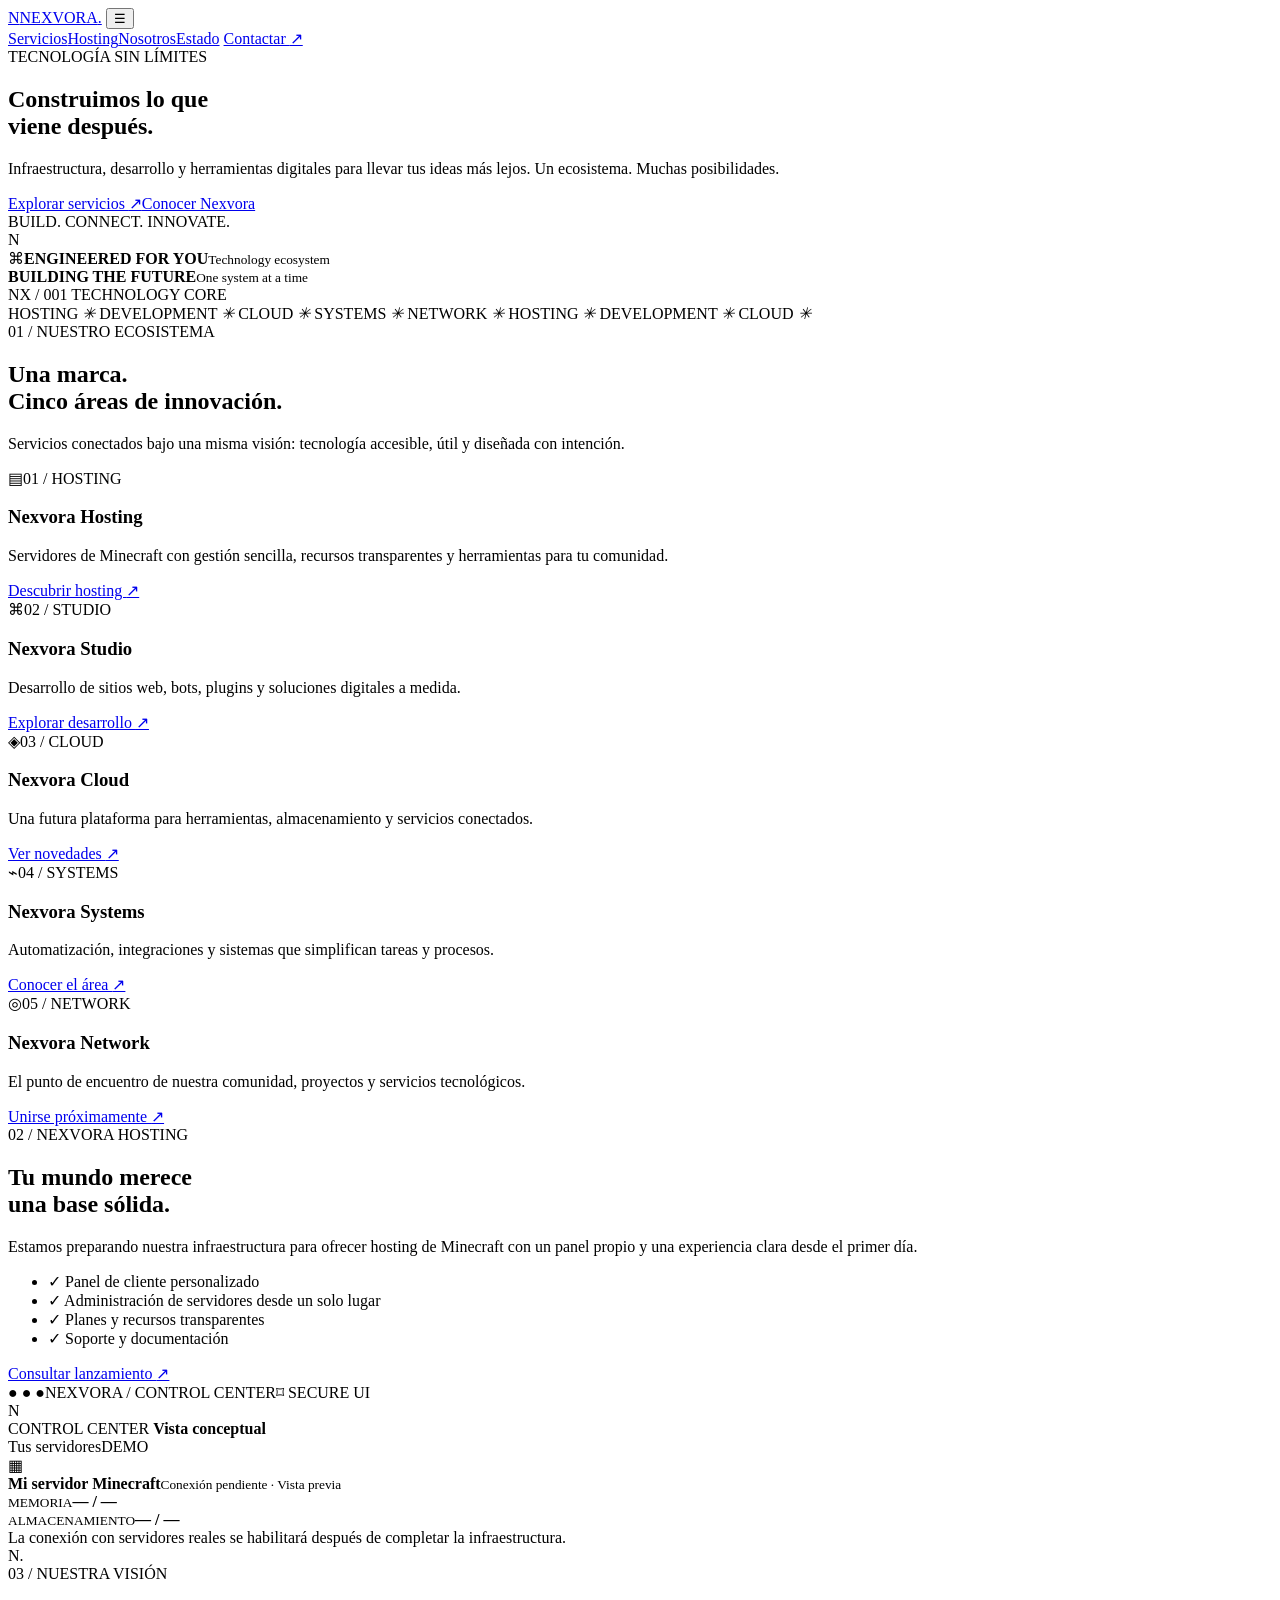
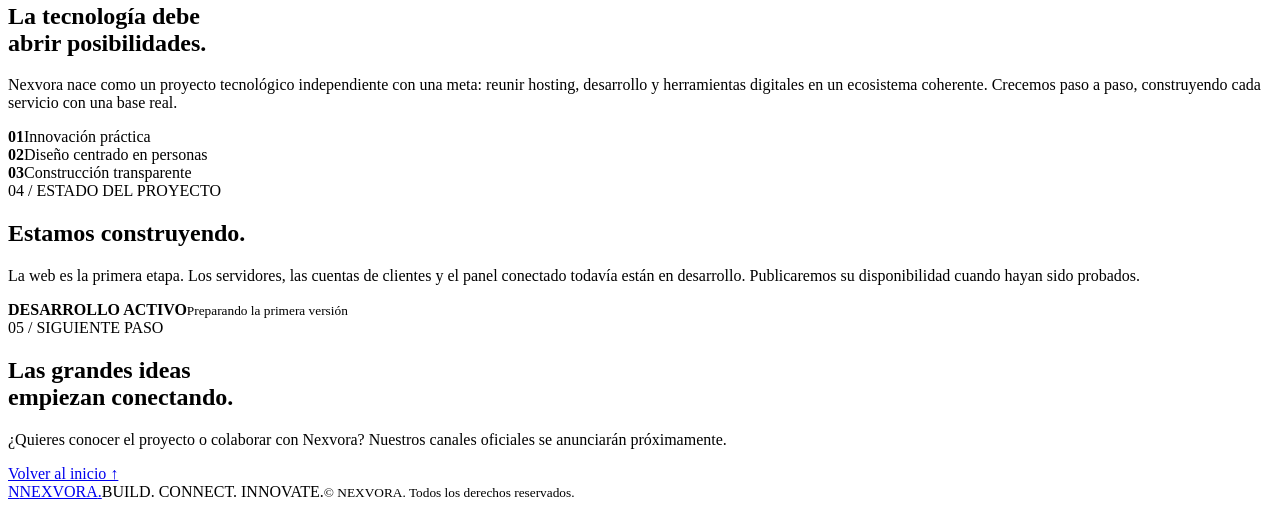
==== nexvora/index.html @ 31b9e1b3 "Add Nexvora website foundation" ====
<!doctype html>
<html lang="es">
<head>
  <meta charset="utf-8">
  <meta name="viewport" content="width=device-width, initial-scale=1">
  <meta name="theme-color" content="#070b14">
  <meta name="description" content="Nexvora — Hosting, cloud y desarrollo tecnológico. Construimos herramientas para comunidades y creadores.">
  <title>Nexvora — Technology & Innovation</title>
  <link rel="preconnect" href="https://fonts.googleapis.com">
  <link rel="preconnect" href="https://fonts.gstatic.com" crossorigin>
  <link href="https://fonts.googleapis.com/css2?family=DM+Sans:wght@400;500;600;700;800&family=Space+Grotesk:wght@500;600;700&display=swap" rel="stylesheet">
  <link rel="stylesheet" href="./styles.css">
  <script src="./app.js" defer></script>
</head>
<body>
  <div class="ambient ambient-one"></div><div class="ambient ambient-two"></div>
  <header class="site-header">
    <a class="brand" href="#inicio" aria-label="Nexvora inicio"><span class="brand-symbol">N</span><span>NEXVORA<span class="brand-dot">.</span></span></a>
    <button class="menu-toggle" id="menuToggle" aria-label="Abrir menú" aria-expanded="false">☰</button>
    <nav class="main-nav" id="mainNav">
      <a href="#servicios">Servicios</a><a href="#hosting">Hosting</a><a href="#nosotros">Nosotros</a><a href="#estado">Estado</a>
      <a class="nav-cta" href="#contacto">Contactar <span>↗</span></a>
    </nav>
  </header>

  <main id="inicio">
    <section class="hero section-wrap">
      <div class="hero-copy">
        <div class="eyebrow"><span class="pulse"></span> TECNOLOGÍA SIN LÍMITES</div>
        <h1>Construimos lo que<br>viene <span class="gradient-text">después.</span></h1>
        <p class="hero-lead">Infraestructura, desarrollo y herramientas digitales para llevar tus ideas más lejos. Un ecosistema. Muchas posibilidades.</p>
        <div class="hero-actions"><a class="button button-primary" href="#servicios">Explorar servicios <span>↗</span></a><a class="button button-secondary" href="#nosotros">Conocer Nexvora</a></div>
        <div class="hero-footnote"><span class="tiny-line"></span> BUILD. CONNECT. INNOVATE.</div>
      </div>
      <div class="hero-visual" aria-label="Gráfico abstracto de tecnología Nexvora">
        <div class="visual-grid"></div><div class="orbit orbit-a"></div><div class="orbit orbit-b"></div>
        <div class="core"><div class="core-inner">N</div></div>
        <div class="float-chip chip-top"><span class="chip-icon">⌘</span><span><b>ENGINEERED FOR YOU</b><small>Technology ecosystem</small></span></div>
        <div class="float-chip chip-bottom"><span class="signal"></span><span><b>BUILDING THE FUTURE</b><small>One system at a time</small></span></div>
        <div class="visual-caption">NX / 001 <span>TECHNOLOGY CORE</span></div>
      </div>
    </section>

    <section class="ticker" aria-label="Servicios Nexvora"><div>HOSTING <i>✳</i> DEVELOPMENT <i>✳</i> CLOUD <i>✳</i> SYSTEMS <i>✳</i> NETWORK <i>✳</i> HOSTING <i>✳</i> DEVELOPMENT <i>✳</i> CLOUD <i>✳</i></div></section>

    <section class="section-wrap section-block" id="servicios">
      <div class="section-heading"><div><div class="eyebrow">01 / NUESTRO ECOSISTEMA</div><h2>Una marca.<br><span class="muted-heading">Cinco áreas de innovación.</span></h2></div><p>Servicios conectados bajo una misma visión: tecnología accesible, útil y diseñada con intención.</p></div>
      <div class="service-grid">
        <article class="service-card service-featured" id="hosting"><div class="card-top"><span class="service-icon">▤</span><span class="card-index">01 / HOSTING</span></div><h3>Nexvora Hosting</h3><p>Servidores de Minecraft con gestión sencilla, recursos transparentes y herramientas para tu comunidad.</p><a href="#planes" class="card-link">Descubrir hosting <span>↗</span></a><div class="card-glow"></div></article>
        <article class="service-card"><div class="card-top"><span class="service-icon">⌘</span><span class="card-index">02 / STUDIO</span></div><h3>Nexvora Studio</h3><p>Desarrollo de sitios web, bots, plugins y soluciones digitales a medida.</p><a href="#contacto" class="card-link">Explorar desarrollo <span>↗</span></a></article>
        <article class="service-card"><div class="card-top"><span class="service-icon">◈</span><span class="card-index">03 / CLOUD</span></div><h3>Nexvora Cloud</h3><p>Una futura plataforma para herramientas, almacenamiento y servicios conectados.</p><a href="#estado" class="card-link">Ver novedades <span>↗</span></a></article>
        <article class="service-card"><div class="card-top"><span class="service-icon">⌁</span><span class="card-index">04 / SYSTEMS</span></div><h3>Nexvora Systems</h3><p>Automatización, integraciones y sistemas que simplifican tareas y procesos.</p><a href="#contacto" class="card-link">Conocer el área <span>↗</span></a></article>
        <article class="service-card"><div class="card-top"><span class="service-icon">◎</span><span class="card-index">05 / NETWORK</span></div><h3>Nexvora Network</h3><p>El punto de encuentro de nuestra comunidad, proyectos y servicios tecnológicos.</p><a href="#contacto" class="card-link">Unirse próximamente <span>↗</span></a></article>
      </div>
    </section>

    <section class="hosting-band" id="planes"><div class="section-wrap hosting-layout"><div><div class="eyebrow">02 / NEXVORA HOSTING</div><h2>Tu mundo merece<br>una <span class="gradient-text">base sólida.</span></h2><p>Estamos preparando nuestra infraestructura para ofrecer hosting de Minecraft con un panel propio y una experiencia clara desde el primer día.</p><ul class="check-list"><li><span>✓</span> Panel de cliente personalizado</li><li><span>✓</span> Administración de servidores desde un solo lugar</li><li><span>✓</span> Planes y recursos transparentes</li><li><span>✓</span> Soporte y documentación</li></ul><a class="button button-primary" href="#estado">Consultar lanzamiento <span>↗</span></a></div><div class="hosting-preview"><div class="preview-header"><span class="preview-dots">● ● ●</span><span>NEXVORA / CONTROL CENTER</span><span class="preview-lock">⌑ SECURE UI</span></div><div class="preview-body"><aside><div class="mini-logo">N</div><i class="active"></i><i></i><i></i><i></i></aside><div class="preview-main"><div class="preview-welcome">CONTROL CENTER <b>Vista conceptual</b></div><div class="preview-title">Tus servidores<span class="demo-label">DEMO</span></div><div class="server-preview"><div class="server-cube">▦</div><div><b>Mi servidor Minecraft</b><small>Conexión pendiente · Vista previa</small></div><span class="pending-dot"></span></div><div class="resource-row"><div><small>MEMORIA</small><b>— / —</b></div><div><small>ALMACENAMIENTO</small><b>— / —</b></div></div><div class="preview-bar"><span></span></div><div class="preview-note">La conexión con servidores reales se habilitará después de completar la infraestructura.</div></div></div></div></div></section>

    <section class="section-wrap section-block about-section" id="nosotros"><div class="about-mark">N<span>.</span></div><div class="about-copy"><div class="eyebrow">03 / NUESTRA VISIÓN</div><h2>La tecnología debe<br>abrir <span class="gradient-text">posibilidades.</span></h2><p>Nexvora nace como un proyecto tecnológico independiente con una meta: reunir hosting, desarrollo y herramientas digitales en un ecosistema coherente. Crecemos paso a paso, construyendo cada servicio con una base real.</p><div class="values"><div><b>01</b><span>Innovación práctica</span></div><div><b>02</b><span>Diseño centrado en personas</span></div><div><b>03</b><span>Construcción transparente</span></div></div></div></section>

    <section class="section-wrap status-section" id="estado"><div class="status-box"><div><div class="eyebrow">04 / ESTADO DEL PROYECTO</div><h2>Estamos construyendo.</h2><p>La web es la primera etapa. Los servidores, las cuentas de clientes y el panel conectado todavía están en desarrollo. Publicaremos su disponibilidad cuando hayan sido probados.</p></div><div class="status-indicator"><span class="pulse"></span><div><b>DESARROLLO ACTIVO</b><small>Preparando la primera versión</small></div></div></div></section>

    <section class="contact-section" id="contacto"><div class="section-wrap contact-inner"><div><div class="eyebrow">05 / SIGUIENTE PASO</div><h2>Las grandes ideas<br>empiezan <span class="gradient-text">conectando.</span></h2><p>¿Quieres conocer el proyecto o colaborar con Nexvora? Nuestros canales oficiales se anunciarán próximamente.</p></div><a class="button button-primary" href="#inicio">Volver al inicio ↑</a></div></section>
  </main>

  <footer class="site-footer"><a class="brand" href="#inicio"><span class="brand-symbol">N</span><span>NEXVORA<span class="brand-dot">.</span></span></a><span>BUILD. CONNECT. INNOVATE.</span><small>© <span id="year"></span> NEXVORA. Todos los derechos reservados.</small></footer>
</body>
</html>
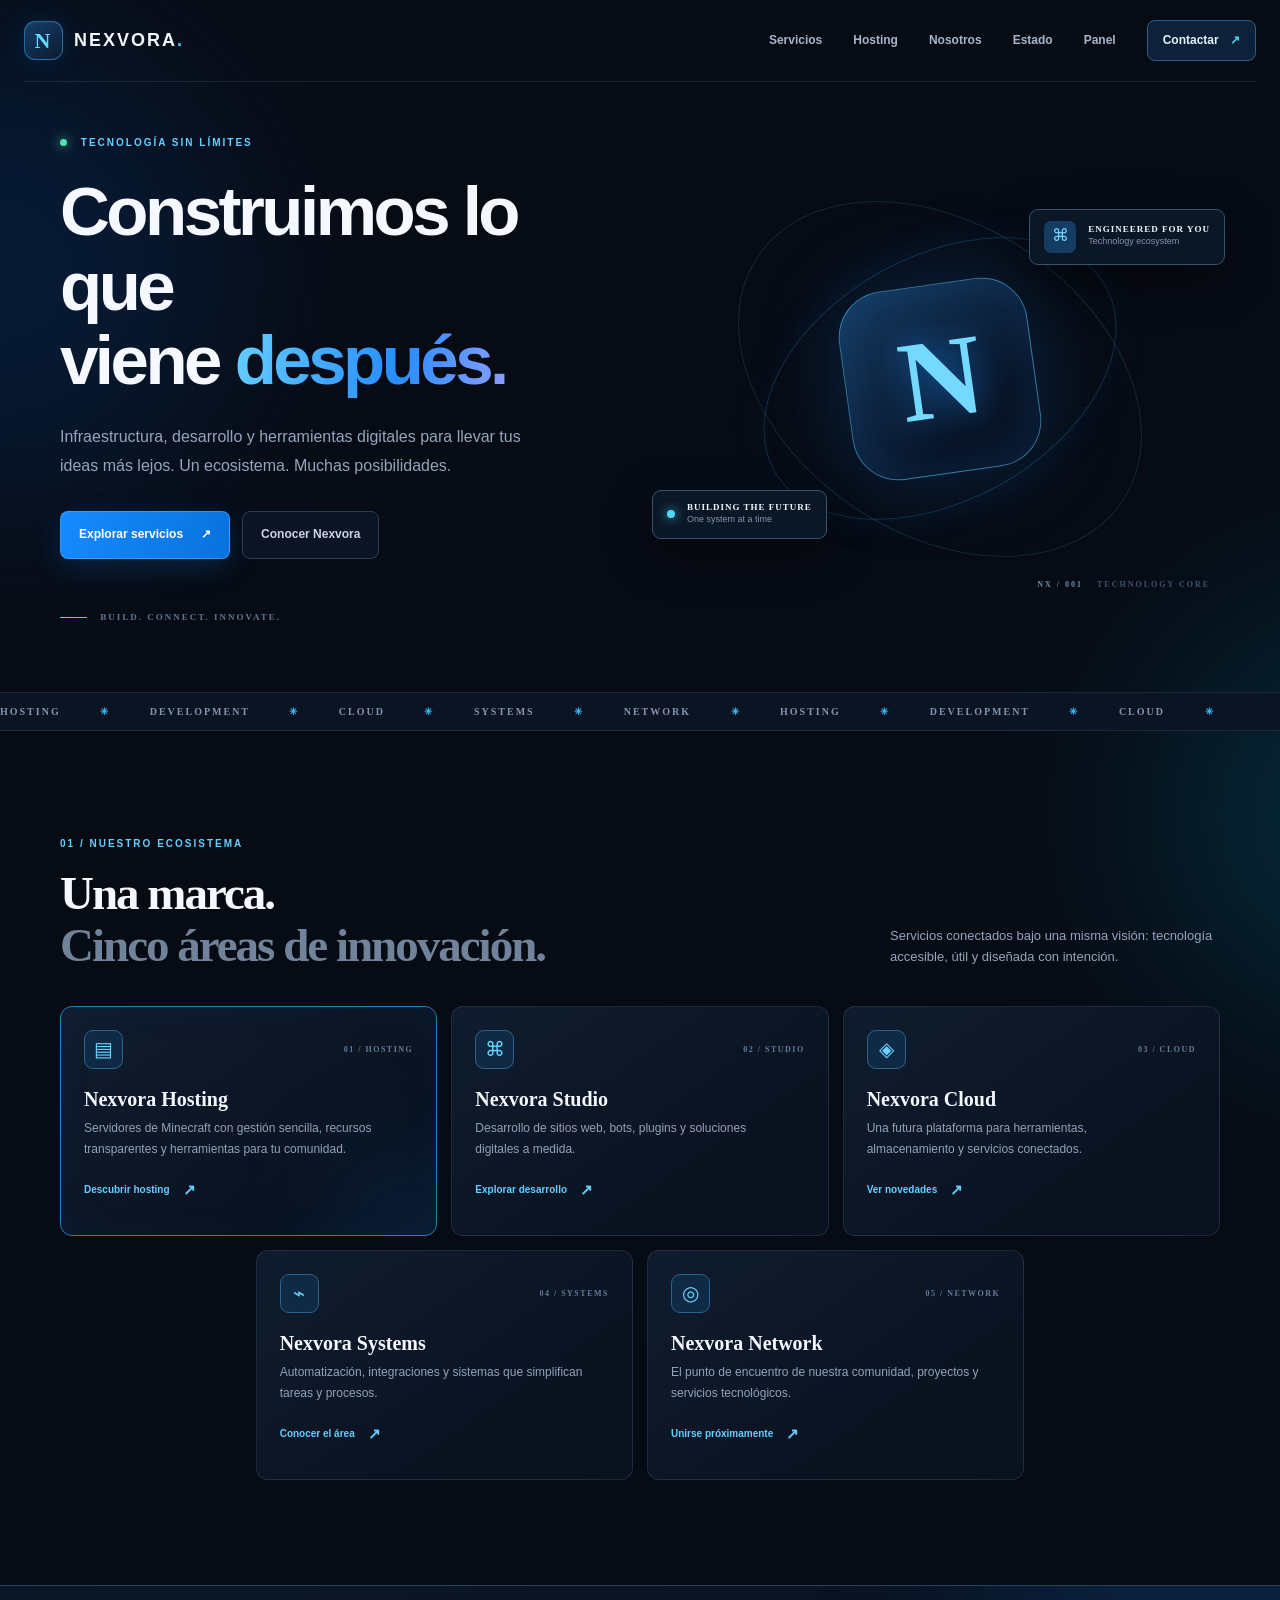
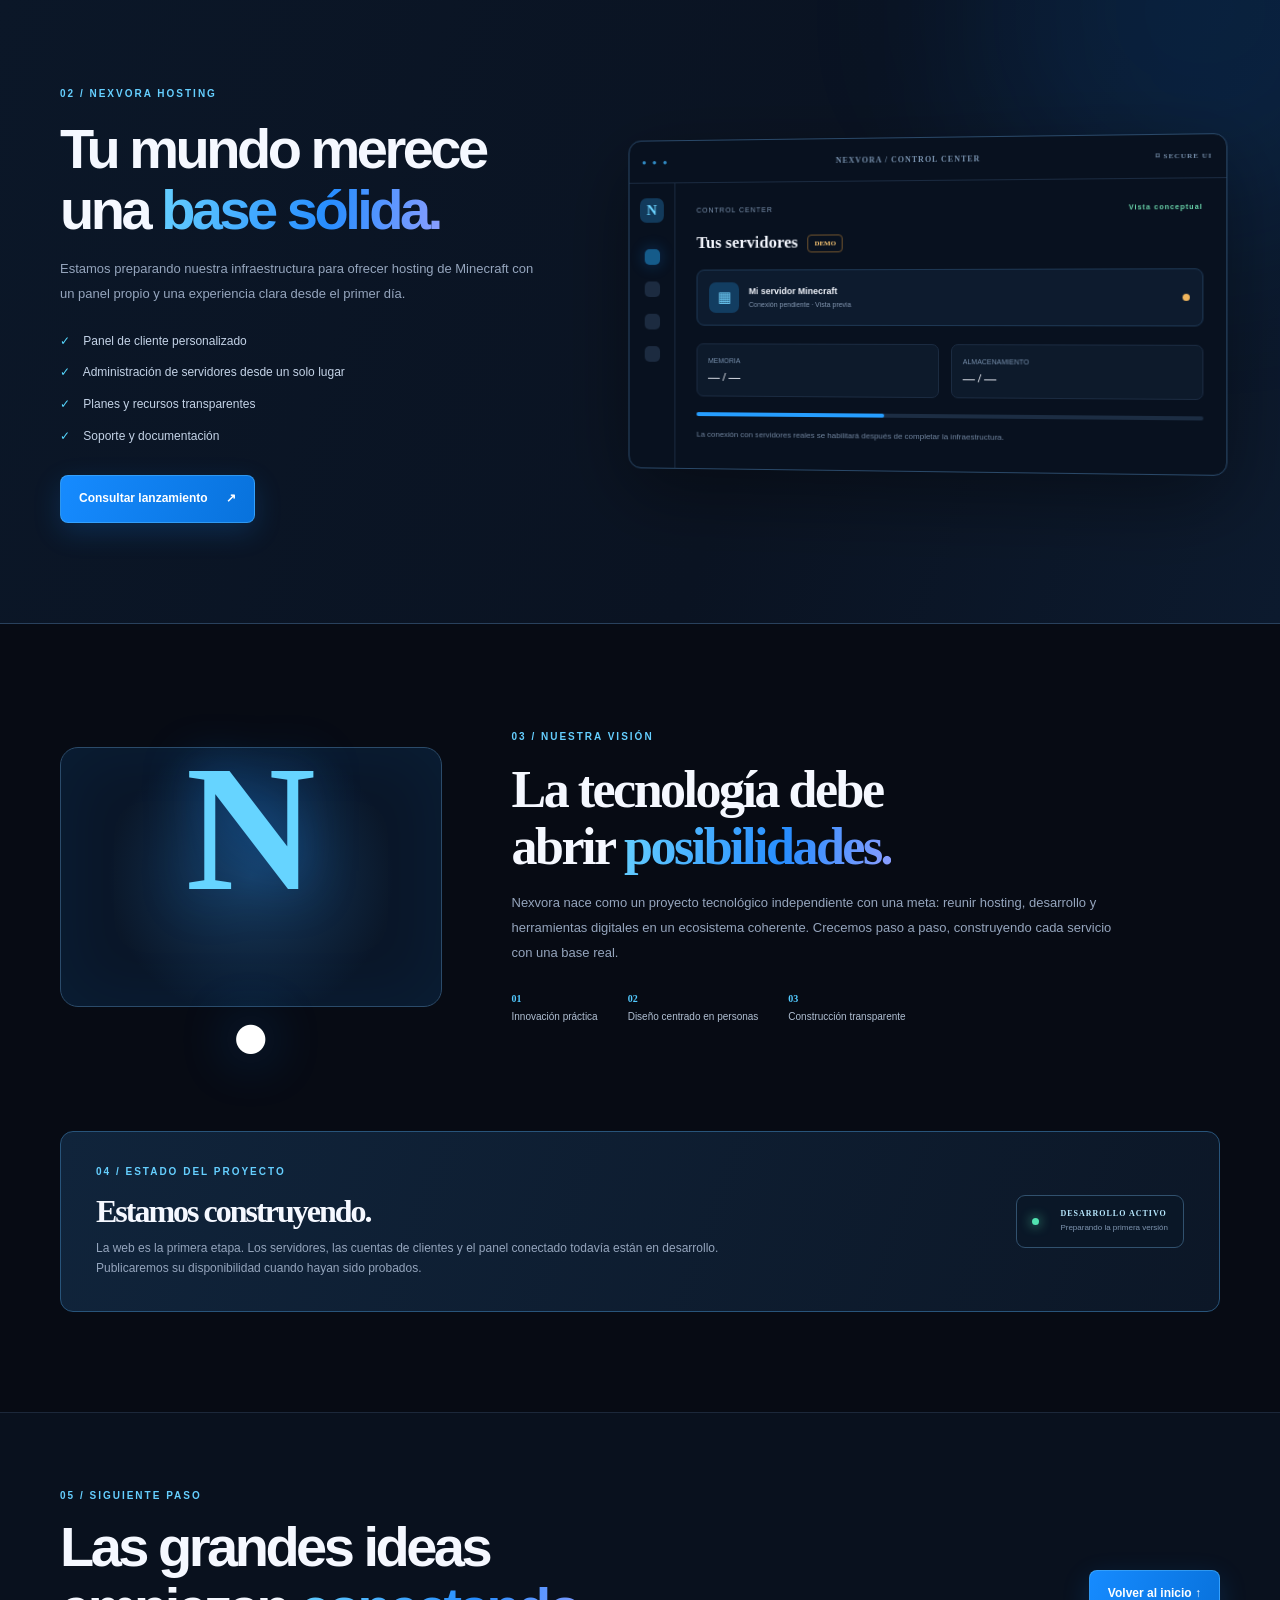
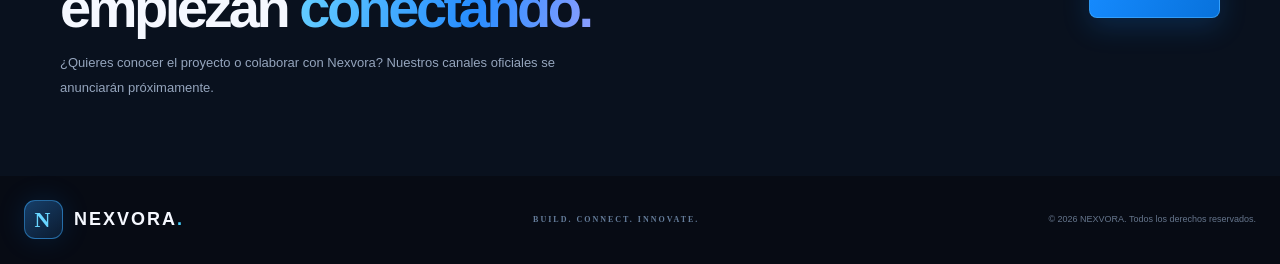
==== commit 726bbfd3: "Add Nexvora Panel link to public website" ====
--- a/nexvora/index.html
+++ b/nexvora/index.html
@@ -18,7 +18,7 @@
     <a class="brand" href="#inicio" aria-label="Nexvora inicio"><span class="brand-symbol">N</span><span>NEXVORA<span class="brand-dot">.</span></span></a>
     <button class="menu-toggle" id="menuToggle" aria-label="Abrir menú" aria-expanded="false">☰</button>
     <nav class="main-nav" id="mainNav">
-      <a href="#servicios">Servicios</a><a href="#hosting">Hosting</a><a href="#nosotros">Nosotros</a><a href="#estado">Estado</a>
+      <a href="#servicios">Servicios</a><a href="#hosting">Hosting</a><a href="#nosotros">Nosotros</a><a href="#estado">Estado</a><a href="./panel/">Panel</a>
       <a class="nav-cta" href="#contacto">Contactar <span>↗</span></a>
     </nav>
   </header>
--- a/nexvora/styles.css
+++ b/nexvora/styles.css
@@ -0,0 +1 @@
+:root{--bg:#070b14;--bg2:#0b1220;--panel:#0d1728;--line:rgba(141,177,226,.14);--text:#f5f8ff;--muted:#95a5bd;--blue:#168bff;--cyan:#4ed6ff;--green:#51e2b0}*{box-sizing:border-box}html{scroll-behavior:smooth;scroll-padding-top:90px}body{margin:0;background:var(--bg);color:var(--text);font:15px/1.65 "DM Sans",sans-serif;overflow-x:hidden}.ambient{position:absolute;pointer-events:none;filter:blur(100px);opacity:.14;border-radius:50%;z-index:-1}.ambient-one{width:460px;height:460px;background:#087bff;top:40px;left:-230px}.ambient-two{width:430px;height:430px;background:#00c8ff;top:600px;right:-300px}a{color:inherit;text-decoration:none}.section-wrap{width:min(1160px,calc(100% - 48px));margin:auto}.site-header{height:82px;width:min(1280px,calc(100% - 48px));margin:auto;display:flex;align-items:center;justify-content:space-between;border-bottom:1px solid var(--line);position:relative;z-index:5}.brand{display:flex;align-items:center;gap:11px;font:700 18px "Space Grotesk",sans-serif;letter-spacing:2px}.brand-symbol{width:39px;height:39px;display:grid;place-items:center;border:1px solid #3aabff80;border-radius:11px;background:linear-gradient(145deg,#163e68,#0b1b30);color:#68d5ff;font:700 22px "Space Grotesk";box-shadow:0 0 28px #168bff25}.brand-dot{color:#45d2ff}.main-nav{display:flex;align-items:center;gap:31px;color:#a8b6ca;font-size:12px;font-weight:600}.main-nav>a:not(.nav-cta):hover{color:#fff}.nav-cta{padding:10px 15px;border:1px solid #2c5e8b;border-radius:8px;color:#dff5ff;background:#0e2138}.nav-cta span{color:var(--cyan);margin-left:8px}.menu-toggle{display:none;background:none;border:1px solid var(--line);color:white;border-radius:8px;padding:8px 11px}.hero{min-height:610px;display:grid;grid-template-columns:1fr 1fr;align-items:center;gap:40px;padding-top:48px;padding-bottom:65px}.eyebrow{color:#65cfff;font-size:10px;font-weight:800;letter-spacing:2px}.pulse{display:inline-block;width:7px;height:7px;border-radius:50%;background:var(--green);box-shadow:0 0 12px #51e2b0;margin-right:9px}.hero h1,.hosting-layout h2,.about-copy h2,.contact-inner h2{font:700 clamp(45px,5.6vw,69px)/1.08 "Space Grotesk",sans-serif;letter-spacing:-3.5px;margin:23px 0}.gradient-text{background:linear-gradient(100deg,#65cfff,#278dff 60%,#8b9eff);background-clip:text;-webkit-background-clip:text;color:transparent}.hero-lead{max-width:500px;color:var(--muted);font-size:16px;line-height:1.85}.hero-actions{display:flex;gap:12px;flex-wrap:wrap;margin-top:30px}.button{display:inline-flex;align-items:center;justify-content:center;gap:18px;padding:13px 18px;border-radius:8px;font-size:12px;font-weight:800;transition:transform .2s,border-color .2s}.button:hover{transform:translateY(-2px)}.button-primary{background:linear-gradient(110deg,#168bff,#0872dc);border:1px solid #54b9ff80;box-shadow:0 9px 28px #168bff30;color:white}.button-secondary{border:1px solid #2a3c56;background:#0b1422;color:#c8d5e8}.hero-footnote{margin-top:53px;color:#62758f;font:700 9px "Space Grotesk";letter-spacing:2px}.tiny-line{display:inline-block;width:27px;height:1px;background:#4acaff;vertical-align:middle;margin-right:9px}.hero-visual{height:450px;position:relative;display:grid;place-items:center;isolation:isolate}.visual-grid{position:absolute;inset:8%;background-image:linear-gradient(#4daeff0b 1px,transparent 1px),linear-gradient(90deg,#4daeff0b 1px,transparent 1px);background-size:31px 31px;mask-image:radial-gradient(ellipse,#000 10%,transparent 72%)}.orbit{position:absolute;border:1px solid #36aaff38;border-radius:50%;transform:rotate(-29deg)}.orbit-a{width:380px;height:245px;box-shadow:0 0 45px #168bff0d}.orbit-b{width:440px;height:310px;transform:rotate(34deg);border-color:#54d5ff24}.core{width:190px;height:190px;border-radius:46px;display:grid;place-items:center;background:linear-gradient(145deg,#153a60,#091426 72%);border:1px solid #58caff80;box-shadow:0 0 85px #168bff35,inset 0 0 45px #168bff20;transform:rotate(-8deg);z-index:1}.core-inner{font:700 115px/.9 "Space Grotesk";letter-spacing:-14px;padding-right:12px;color:#75d9ff;text-shadow:0 0 35px #168bff90}.float-chip{position:absolute;display:flex;align-items:center;gap:12px;padding:11px 14px;background:#0c1728eF;border:1px solid #345271;border-radius:9px;box-shadow:0 15px 45px #0006;z-index:2}.chip-top{top:55px;right:-5px}.chip-bottom{bottom:65px;left:-8px}.chip-icon{display:grid;place-items:center;width:32px;height:32px;background:#153d63;color:#70d7ff;border-radius:7px;font-size:17px}.float-chip b,.float-chip small{display:block}.float-chip b{font:700 9px "Space Grotesk";letter-spacing:1px}.float-chip small{font-size:9px;color:#8296b1}.signal{width:8px;height:8px;border-radius:50%;background:#4ed6ff;box-shadow:0 0 12px #4ed6ff}.visual-caption{position:absolute;bottom:15px;right:10px;color:#7189a8;font:700 8px "Space Grotesk";letter-spacing:2px}.visual-caption span{color:#40536d;margin-left:10px}.ticker{overflow:hidden;border-top:1px solid var(--line);border-bottom:1px solid var(--line);background:#0b1422;padding:13px 0;white-space:nowrap}.ticker div{width:max-content;color:#8295af;font:700 10px "Space Grotesk";letter-spacing:2px;animation:marquee 30s linear infinite}.ticker i{font-style:normal;color:#3abfff;margin:0 35px}@keyframes marquee{to{transform:translateX(-35%)}}.section-block{padding-top:105px;padding-bottom:105px}.section-heading{display:flex;justify-content:space-between;align-items:end;gap:35px;margin-bottom:34px}.section-heading h2,.status-box h2{font:700 clamp(32px,4vw,47px)/1.12 "Space Grotesk";letter-spacing:-2px;margin:14px 0 0}.muted-heading{color:#71829b}.section-heading>p{max-width:330px;color:var(--muted);font-size:13px;margin:0 0 4px}.service-grid{display:grid;grid-template-columns:repeat(6,1fr);gap:14px}.service-card{grid-column:span 2;position:relative;overflow:hidden;min-height:230px;padding:23px;border:1px solid var(--line);border-radius:12px;background:linear-gradient(145deg,#101c2e,#0a1220 75%)}.service-card:nth-child(4){grid-column:2/span 2}.service-card:nth-child(5){grid-column:4/span 2}.service-featured{border-color:#277db8;box-shadow:inset 0 0 45px #168bff0b}.card-top{display:flex;align-items:center;justify-content:space-between}.service-icon{width:39px;height:39px;display:grid;place-items:center;border:1px solid #2a638e;border-radius:9px;background:#102a45;color:#6bd3ff;font-size:20px}.card-index{font:700 8px "Space Grotesk";letter-spacing:1.5px;color:#637b99}.service-card h3{font:600 20px "Space Grotesk";margin:19px 0 7px}.service-card p{position:relative;z-index:1;color:#91a2ba;font-size:12px;line-height:1.75;max-width:310px;margin:0}.card-link{display:inline-flex;gap:13px;align-items:center;margin-top:18px;color:#65cfff;font-size:10px;font-weight:800}.card-link span{font-size:15px}.card-glow{position:absolute;width:150px;height:150px;border-radius:50%;background:#168bff1c;filter:blur(55px);right:-45px;bottom:-65px}.hosting-band{background:linear-gradient(110deg,#0b1728,#0a1322 60%,#0c1a2e);border-top:1px solid #29415d;border-bottom:1px solid #29415d;position:relative;overflow:hidden}.hosting-band:before{content:"";position:absolute;width:450px;height:450px;right:-150px;top:-200px;background:#087fff1a;filter:blur(90px);border-radius:50%}.hosting-layout{position:relative;display:grid;grid-template-columns:.9fr 1.1fr;gap:70px;align-items:center;padding-top:100px;padding-bottom:100px}.hosting-layout h2{font-size:clamp(39px,4.7vw,56px);margin:17px 0}.hosting-layout>div:first-child>p,.about-copy>p,.contact-inner p{color:var(--muted);font-size:13px;line-height:1.9}.check-list{list-style:none;padding:0;margin:25px 0 28px;display:grid;gap:12px;color:#c4d3e7;font-size:12px}.check-list span{color:#56d8ff;margin-right:10px}.hosting-preview{border:1px solid #2a4969;border-radius:13px;background:#08111f;box-shadow:0 25px 80px #0006;overflow:hidden;transform:perspective(900px) rotateY(-4deg)}.preview-header{height:43px;display:flex;align-items:center;justify-content:space-between;padding:0 13px;border-bottom:1px solid #1b2b41;color:#7790ac;font:700 8px "Space Grotesk";letter-spacing:1px}.preview-dots{color:#318bc4;letter-spacing:2px}.preview-lock{font-size:7px}.preview-body{display:flex;min-height:290px}.preview-body aside{width:48px;border-right:1px solid #1b2b41;display:flex;align-items:center;flex-direction:column;gap:17px;padding:15px 0}.mini-logo{width:25px;height:25px;display:grid;place-items:center;border-radius:7px;background:#123a5b;color:#6bd3ff;font:700 15px "Space Grotesk";margin-bottom:10px}.preview-body aside i{width:16px;height:16px;border-radius:5px;background:#1c2b40}.preview-body aside i.active{background:#155b8a;box-shadow:0 0 15px #168bff4a}.preview-main{padding:22px;flex:1}.preview-welcome{font-size:7px;color:#7f96b2;letter-spacing:1px}.preview-welcome b{float:right;color:#6cdaae}.preview-title{font:600 17px "Space Grotesk";margin:17px 0}.demo-label{font:700 7px "DM Sans";color:#ffca75;border:1px solid #70532d;border-radius:4px;padding:4px 6px;margin-left:10px;vertical-align:middle}.server-preview{display:flex;align-items:center;gap:10px;border:1px solid #1e3854;background:#0d1b2e;padding:12px;border-radius:8px}.server-cube{width:31px;height:31px;display:grid;place-items:center;border-radius:7px;background:#123d61;color:#74d5ff}.server-preview b,.server-preview small{display:block}.server-preview b{font-size:9px}.server-preview small{font-size:7px;color:#8296b0}.pending-dot{width:7px;height:7px;border-radius:50%;background:#f0b65d;margin-left:auto}.resource-row{display:grid;grid-template-columns:1fr 1fr;gap:12px;margin-top:18px}.resource-row>div{padding:11px;background:#0d1a2b;border:1px solid #1b2b41;border-radius:7px}.resource-row small,.resource-row b{display:block}.resource-row small{font-size:7px;color:#7890ad}.resource-row b{font:600 12px "Space Grotesk";margin-top:4px}.preview-bar{height:4px;background:#1c2d43;border-radius:5px;margin-top:16px}.preview-bar span{display:block;width:38%;height:100%;background:#269eff;border-radius:5px}.preview-note{font-size:8px;color:#70849e;margin-top:13px;line-height:1.6}.about-section{display:grid;grid-template-columns:.7fr 1.3fr;gap:70px;align-items:center}.about-mark{height:260px;display:grid;place-items:center;border:1px solid #2b4b6a;border-radius:18px;background:radial-gradient(circle,#16395c 0,#0a1729 62%);font:700 180px/.9 "Space Grotesk";letter-spacing:-25px;padding-right:25px;color:#66d4ff;text-shadow:0 0 55px #168bff70;box-shadow:inset 0 0 70px #168bff10}.about-mark span{color:#fff}.about-copy h2{font:700 clamp(36px,4.3vw,52px)/1.1 "Space Grotesk";letter-spacing:-2.5px;margin:16px 0}.about-copy>p{max-width:610px}.values{display:flex;gap:30px;flex-wrap:wrap;margin-top:28px}.values div{display:grid;gap:5px}.values b{font:700 10px "Space Grotesk";color:#52caff}.values span{font-size:10px;color:#b1c0d3}.status-section{padding-bottom:100px}.status-box{padding:32px 35px;border:1px solid #28547a;border-radius:13px;background:linear-gradient(110deg,#10243b,#0c1727);display:flex;align-items:center;justify-content:space-between;gap:35px}.status-box h2{font-size:32px}.status-box p{max-width:670px;margin:9px 0 0;color:var(--muted);font-size:12px}.status-indicator{display:flex;align-items:center;gap:12px;white-space:nowrap;padding:13px 15px;border:1px solid #31516e;border-radius:9px;background:#0a1727}.status-indicator b,.status-indicator small{display:block}.status-indicator b{font:700 8px "Space Grotesk";letter-spacing:1px;color:#b9e9ff}.status-indicator small{font-size:8px;color:#7e94af;margin-top:3px}.contact-section{border-top:1px solid var(--line);background:#09111e}.contact-inner{padding-top:75px;padding-bottom:75px;display:flex;align-items:center;justify-content:space-between;gap:35px}.contact-inner h2{font-size:clamp(38px,4.8vw,56px);margin:13px 0}.contact-inner p{max-width:540px;margin:0}.site-footer{width:min(1280px,calc(100% - 48px));margin:auto;min-height:88px;display:flex;align-items:center;justify-content:space-between;gap:20px}.site-footer>span{font:700 8px "Space Grotesk";letter-spacing:2px;color:#657d9b}.site-footer>small{font-size:9px;color:#65758c}@media(max-width:850px){.hero{gap:10px;grid-template-columns:1fr 1fr}.hero-visual{transform:scale(.9)}.hosting-layout{gap:35px}.service-card{grid-column:span 3}.service-card:nth-child(4){grid-column:span 3}.service-card:nth-child(5){grid-column:span 3}.about-section{gap:35px}.status-box{align-items:flex-start;flex-direction:column}.status-indicator{align-self:flex-start}}@media(max-width:650px){.section-wrap,.site-header,.site-footer{width:calc(100% - 34px)}.site-header{height:70px}.menu-toggle{display:block}.main-nav{display:none;position:absolute;top:69px;left:0;right:0;padding:17px;background:#0a1424;border:1px solid var(--line);border-radius:0 0 12px 12px;flex-direction:column;align-items:stretch;gap:15px}.main-nav.open{display:flex}.nav-cta{text-align:center}.hero{grid-template-columns:1fr;padding-top:65px;padding-bottom:45px}.hero h1{font-size:49px;letter-spacing:-2.7px}.hero-lead{font-size:14px}.hero-footnote{margin-top:35px}.hero-visual{height:340px;transform:none;margin-top:5px}.core{width:150px;height:150px;border-radius:35px}.core-inner{font-size:92px}.orbit-a{width:290px;height:190px}.orbit-b{width:330px;height:240px}.chip-top{right:0;top:25px}.chip-bottom{left:0;bottom:30px}.float-chip{padding:9px 10px}.float-chip b{font-size:7px}.float-chip small{font-size:8px}.section-block{padding-top:72px;padding-bottom:72px}.section-heading{display:block}.section-heading h2{font-size:37px}.section-heading>p{margin-top:17px}.service-grid{display:grid;grid-template-columns:1fr}.service-card,.service-card:nth-child(4),.service-card:nth-child(5){grid-column:auto;min-height:205px}.hosting-layout{grid-template-columns:1fr;padding-top:72px;padding-bottom:72px}.hosting-layout h2{font-size:43px}.hosting-preview{transform:none}.preview-main{padding:15px}.about-section{grid-template-columns:1fr;gap:30px}.about-mark{height:190px;font-size:135px}.about-copy h2{font-size:40px}.values{gap:18px}.status-section{padding-bottom:70px}.status-box{padding:24px 20px}.status-box h2{font-size:28px}.status-indicator{white-space:normal}.contact-inner{padding-top:65px;padding-bottom:65px;align-items:flex-start;flex-direction:column}.contact-inner h2{font-size:43px}.site-footer{padding:20px 0;flex-wrap:wrap}.site-footer>span{display:none}}@media(prefers-reduced-motion:reduce){*,*:before,*:after{scroll-behavior:auto!important;animation:none!important;transition:none!important}}
